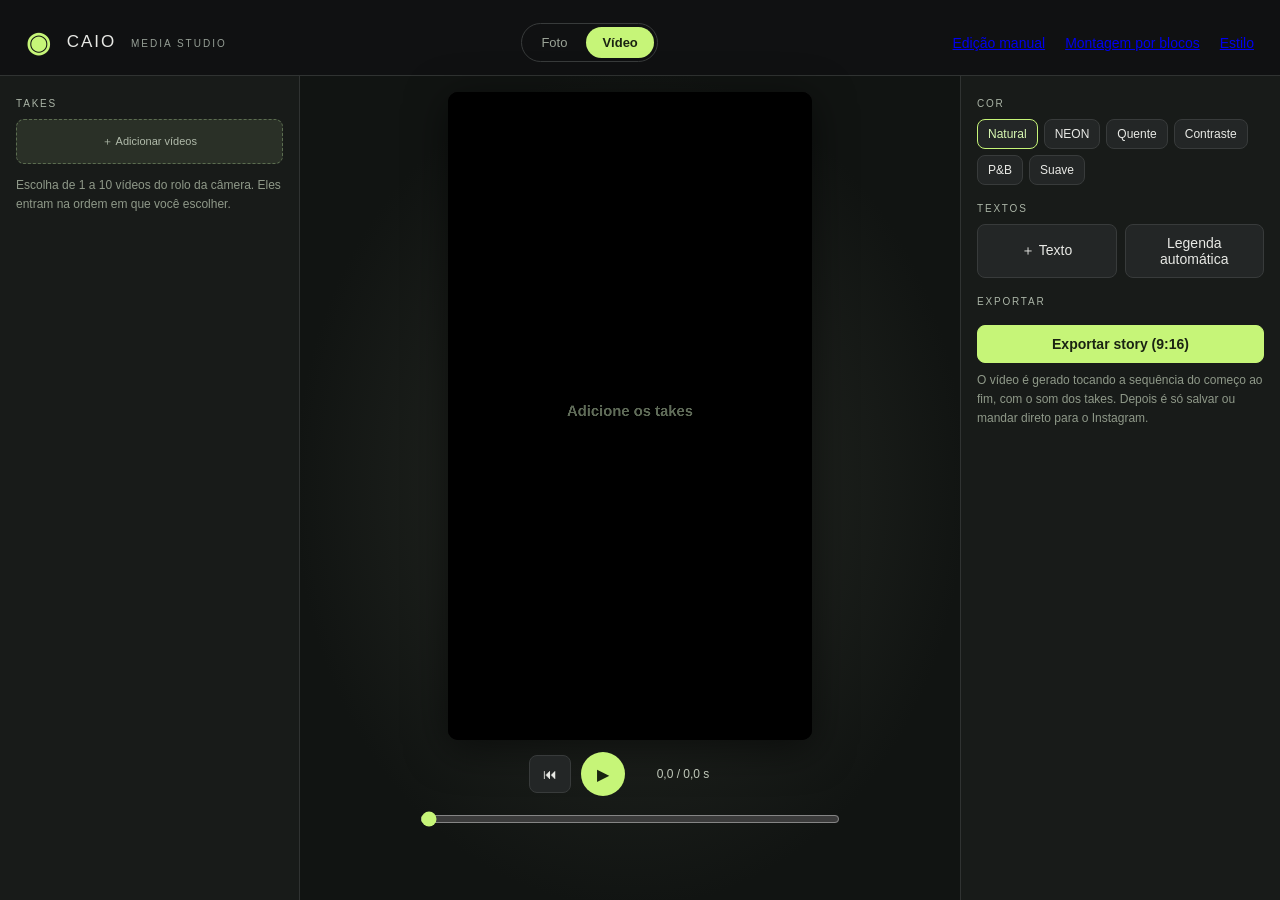
==== video.html @ 8e0b4e12 "Media Studio: Vídeo Lite e novo nome Co-Authored-By: Claude Opus 5.5 <noreply@anthropic.com> Claude-" ====
<!doctype html><html lang="pt-BR"><head><meta charset="utf-8"><meta name="viewport" content="width=device-width,initial-scale=1,maximum-scale=1,viewport-fit=cover"><meta name="apple-mobile-web-app-capable" content="yes"><meta name="apple-mobile-web-app-status-bar-style" content="black-translucent"><meta name="apple-mobile-web-app-title" content="Media Studio"><link rel="manifest" href="manifest.webmanifest"><link rel="apple-touch-icon" href="icon-180.png"><meta name="theme-color" content="#0b0c0c"><title>Media Studio · Vídeo</title><style>header{padding-top:max(10px,env(safe-area-inset-top))!important}</style>
<link rel="stylesheet" href="style.css">
<style>
@font-face{font-family:"Anton";src:url(fonts/Anton-Regular.ttf)}
@font-face{font-family:"General Sans";src:url(fonts/GeneralSans-Regular.ttf);font-weight:400}
@font-face{font-family:"General Sans";src:url(fonts/GeneralSans-Semibold.ttf);font-weight:600}
@font-face{font-family:"Satoshi";src:url(fonts/Satoshi-Bold.ttf);font-weight:700}
@font-face{font-family:"Satoshi";src:url(fonts/Satoshi-Light.ttf);font-weight:300}
@font-face{font-family:"Montserrat";src:url(fonts/Montserrat-SemiBold.ttf);font-weight:600}
@font-face{font-family:"Instrument Serif";src:url(fonts/InstrumentSerif-Italic.ttf);font-style:italic}
@font-face{font-family:"Melodrama";src:url(fonts/Melodrama-Bold.ttf)}
.switch{display:inline-flex;border:1px solid #383b3b;border-radius:999px;padding:3px;gap:3px}
.switch a,.switch span{padding:8px 16px;border-radius:999px;text-decoration:none;color:#9aa296;font-size:13px}
.switch .on{background:#c6f578;color:#1a2312;font-weight:bold}
.vl{display:grid;grid-template-columns:300px minmax(0,1fr) 320px;height:calc(100vh - 76px)}
.vl aside{background:#181b19;padding:16px;overflow:auto}
.vl aside:first-child{border-right:1px solid #303332}.vl aside:last-child{border-left:1px solid #303332}
.mid{display:flex;flex-direction:column;align-items:center;justify-content:center;gap:12px;padding:14px;min-height:0;background:radial-gradient(ellipse at center,#292d27 0,#111412 72%)}
#tela{height:min(72vh,100%);aspect-ratio:9/16;background:#000;border-radius:10px;box-shadow:0 8px 40px #0008;max-width:100%}
.ctrl{display:flex;gap:10px;align-items:center;flex-wrap:wrap;justify-content:center}
.ctrl .play{background:#c6f578;color:#192311;border-radius:50%;width:44px;height:44px;padding:0;font-size:16px;border:0}
#tempo{font-variant-numeric:tabular-nums;font-size:12px;color:#bfc8b9;min-width:96px;text-align:center}
#barra{width:min(420px,90%)}
.eyebrow{color:#abb5a7;font-size:10px;letter-spacing:1.8px;margin:6px 0 10px;text-transform:uppercase}
.add{display:block;background:#2a3027;border:1px dashed #5b6d50;padding:14px;border-radius:8px;text-align:center;cursor:pointer;margin-bottom:12px}
.clipe{background:#232824;border:1px solid #2f362c;border-radius:8px;padding:8px;margin:6px 0;display:grid;grid-template-columns:54px 1fr;gap:8px;align-items:center;cursor:pointer}
.clipe.sel{border-color:#c6f578;background:#2e3826}
.clipe img{width:54px;height:96px;object-fit:cover;border-radius:5px;background:#000}
.clipe small{display:block;color:#9aa296;font-size:11px}
.clipe .bt{display:flex;gap:4px;margin-top:6px}.clipe .bt button{padding:5px 8px;font-size:11px}
label{display:block;font-size:11px;color:#b1bbab;margin:10px 0}label input,label select,label textarea{margin-top:5px}
.dupla{display:flex;gap:8px}.dupla>*{flex:1;min-width:0}
.txt{background:#232824;border:1px solid #2f362c;border-radius:8px;padding:8px;margin:6px 0;font-size:12px;cursor:pointer}
.txt.sel{border-color:#c6f578}
.chips{display:flex;flex-wrap:wrap;gap:6px}.chips button{padding:7px 10px;font-size:12px}.chips button.on{border-color:#c6f578;color:#d9f9b3}
#status{font-size:12px;color:#b2bfaa;min-height:18px;text-align:center}
.primary{width:100%;margin-top:8px}
.vazio{color:#8f9989;font-size:12px;line-height:1.6}
@media(max-width:820px){
 header{height:auto;padding:10px 12px;flex-wrap:wrap;gap:8px}header nav{display:none}
 .vl{display:flex;flex-direction:column;height:auto}
 .vl aside{border:0!important;padding:12px 14px}
 .mid{order:-1;padding:10px 10px 6px}
 #tela{height:auto;width:min(100%,58vh*9/16);max-height:62vh}
 button,input,select{min-height:40px}
}
</style></head><body>
<header><div class="brand"><b>◉</b> CAIO <span>MEDIA STUDIO</span></div>
<div class="switch"><a href="index.html">Foto</a><span class="on">Vídeo</span></div>
<nav><a href="index.html">Edição manual</a><a href="montage.html">Montagem por blocos</a><a href="estilo.html">Estilo</a></nav></header>
<div class="vl">
 <aside>
  <p class="eyebrow">Takes</p>
  <label class="add">＋ Adicionar vídeos<input id="arquivos" type="file" accept="video/*" multiple hidden></label>
  <div id="clipes"><p class="vazio">Escolha de 1 a 10 vídeos do rolo da câmera. Eles entram na ordem em que você escolher.</p></div>
  <div id="corte" hidden>
   <p class="eyebrow" style="margin-top:18px">Take selecionado</p>
   <label>Início <span id="vIni"></span><input id="ini" type="range" min="0" max="1" step="0.01"></label>
   <label>Fim <span id="vFim"></span><input id="fim" type="range" min="0" max="1" step="0.01"></label>
   <div class="dupla"><label>Zoom<input id="zoom" type="range" min="1" max="2.5" step="0.01" value="1"></label><label>Altura<input id="posY" type="range" min="-1" max="1" step="0.01" value="0"></label></div>
   <label>Volume do áudio<input id="vol" type="range" min="0" max="1" step="0.05" value="1"></label>
  </div>
 </aside>
 <div class="mid">
  <canvas id="tela" width="1080" height="1920"></canvas>
  <div class="ctrl"><button id="voltar" title="Início">⏮</button><button class="play" id="play">▶</button><span id="tempo">0,0 / 0,0 s</span></div>
  <input id="barra" type="range" min="0" max="1" step="0.01" value="0">
  <p id="status"></p>
 </div>
 <aside>
  <p class="eyebrow">Cor</p>
  <div class="chips" id="filtros"></div>
  <p class="eyebrow" style="margin-top:18px">Textos</p>
  <div class="dupla"><button id="novoTexto">＋ Texto</button><button id="legenda">Legenda automática</button></div>
  <div id="textos"></div>
  <div id="edTexto" hidden>
   <label>Texto<textarea id="tTexto" rows="2"></textarea></label>
   <div class="dupla"><label>Fonte<select id="tFonte"></select></label><label>Cor<input id="tCor" type="color" value="#ffffff"></label></div>
   <div class="dupla"><label>Tamanho<input id="tTam" type="range" min="40" max="220" value="90"></label><label>Altura<input id="tY" type="range" min="0.06" max="0.94" step="0.01" value="0.75"></label></div>
   <div class="dupla"><label>Aparece em (s)<input id="tDe" type="number" step="0.1" min="0"></label><label>Some em (s)<input id="tAte" type="number" step="0.1" min="0"></label></div>
   <label><input id="tFundo" type="checkbox" style="width:auto;margin-right:6px">Fundo escuro atrás do texto</label>
   <button id="tApagar" class="danger" style="width:100%">Apagar texto</button>
  </div>
  <p class="eyebrow" style="margin-top:18px">Exportar</p>
  <button id="exportar" class="primary">Exportar story (9:16)</button>
  <p class="vazio" style="margin-top:8px">O vídeo é gerado tocando a sequência do começo ao fim, com o som dos takes. Depois é só salvar ou mandar direto para o Instagram.</p>
 </aside>
</div>
<script type="module" src="video-lite.js"></script>
<script>if('serviceWorker' in navigator)navigator.serviceWorker.register('sw.js');</script>
</body></html>
---- style.css ----
@font-face{font-family:Studio;src:url(font.ttf)}*{box-sizing:border-box}body{margin:0;background:#101112;color:#e8e9e5;font:14px Studio,Arial,sans-serif}button,input,select,textarea{font:inherit}button{cursor:pointer;color:inherit;border:1px solid #383b3b;background:#232626;border-radius:8px;padding:10px 13px}button:hover{background:#343a35;border-color:#6b8060}button:disabled{opacity:.4;cursor:wait}input,select,textarea{color:inherit;background:#171a19;border:1px solid #393d39;border-radius:7px;padding:9px;width:100%}input[type=range]{padding:0;accent-color:#c6f578}input[type=color]{height:38px;padding:3px}header{height:76px;border-bottom:1px solid #303332;display:flex;align-items:center;justify-content:space-between;padding:0 26px;gap:20px}.brand{letter-spacing:2px;font-size:17px;white-space:nowrap}.brand b{color:#c6f578;font-size:28px;vertical-align:middle;margin-right:8px}.brand span{font-size:10px;color:#959e95;margin-left:8px}nav{display:flex;gap:20px;align-items:center}.active{border-color:#59694b;color:#d9f9b3}.later,.note,.future,.hint{color:#939b94;font-size:12px;line-height:1.6}.head-actions{display:flex;align-items:center;gap:12px}#saveState{font-size:11px;color:#9fa69e}.primary{background:#c6f578;color:#1a2312;border-color:#c6f578;font-weight:bold}.primary:hover{background:#d5ffa2}main{display:grid;grid-template-columns:235px minmax(300px,1fr) 285px;height:calc(100vh - 300px);min-height:450px}.tools,.inspector{padding:22px 18px;background:#181b19;overflow:auto}.tools{border-right:1px solid #303332}.inspector{border-left:1px solid #303332}.eyebrow{color:#abb5a7;font-size:10px;letter-spacing:1.8px;margin:4px 0 15px}.tools .eyebrow:not(:first-child),.inspector .eyebrow:not(:first-child){margin-top:24px}.import{display:block;background:#2a3027;border:1px dashed #5b6d50;padding:15px;border-radius:8px;text-align:center;margin:14px 0;cursor:pointer}.tools>button{display:flex;align-items:center;gap:12px;width:100%;text-align:left;margin:8px 0}.tools small{display:block;color:#9aa296;font-size:10px;margin-top:5px}.source{background:#232824;border-radius:8px;padding:10px;margin:7px 0;word-break:break-word;font-size:11px}.source button{font-size:10px;padding:4px 8px;margin-top:7px}.compact{display:block;font-size:11px;margin:14px 0}.compact select{margin-top:6px;font-size:11px}.viewer{display:flex;flex-direction:column;min-height:0;background:radial-gradient(ellipse at center,#292d27 0,#111412 72%)}.viewer-top{display:flex;justify-content:space-between;padding:15px 25px;color:#bfc8b9;font-size:12px}.pill{background:#252b23;border-radius:20px;padding:5px 9px;font-size:10px}.stage-wrap{flex:1;min-height:0;display:flex;align-items:center;justify-content:center;padding:0 15px}#stage{height:100%;aspect-ratio:9/16;position:relative;overflow:hidden;background:#000;box-shadow:0 8px 40px #0008}#video{width:100%;height:100%;object-fit:contain}#captionLayer{position:absolute;inset:0;pointer-events:none}.caption-anchor{cursor:move;touch-action:none}.caption-anchor.selected{outline:1px dashed #c6f578;outline-offset:5px}.transport{height:58px;display:flex;align-items:center;justify-content:center;gap:10px}.transport button{padding:5px 10px;background:transparent;border:none}.transport .play{background:#c6f578;color:#192311;border-radius:50%;width:33px;height:33px}.transport #time{font-variant-numeric:tabular-nums;font-size:11px;margin-left:10px}.hint{margin-left:14px;font-size:10px}.inspector label{display:block;font-size:11px;color:#b1bbab;margin:10px 0}.inspector input,.inspector select{margin-top:5px}.row{display:flex;gap:10px}.row>*{flex:1;min-width:0}#captionForm>button{display:block;width:100%;margin-top:8px;font-size:11px}.danger{color:#efa6a6}.caption-item{display:block;width:100%;text-align:left;margin:5px 0;font-size:12px;line-height:1.5}.caption-item small{display:block;color:#9fa895;font-size:10px}.caption-item.selected{border-color:#c6f578;background:#343f2a}#emptyCaption{color:#8f9989;font-size:12px;line-height:1.6}#captionsList{max-height:280px;overflow:auto}.timeline{height:224px;border-top:1px solid #353b32;background:#181c18;padding:12px 22px}.timeline-toolbar{display:flex;justify-content:space-between;align-items:center;margin-bottom:10px;gap:10px}.timeline-toolbar button{padding:7px 11px;font-size:11px}.timeline-toolbar label{font-size:11px;display:flex;gap:10px;align-items:center}.timeline-toolbar input{width:100px}.timeline-scroll{overflow:auto;height:120px;position:relative}#tracks{position:relative;min-width:100%;height:110px;cursor:crosshair}#ruler{height:25px;position:relative;color:#939e8d;font-size:10px}#ruler span{position:absolute;top:2px;border-left:1px solid #424c3b;padding-left:4px;height:18px}.lane{height:37px;position:relative;margin-bottom:6px;border-radius:4px;background:#20261e}.clip{position:absolute;height:33px;top:2px;padding:7px 6px;overflow:hidden;white-space:nowrap;text-overflow:ellipsis;background:#3b4c30;border:1px solid #718f57;border-radius:5px;font-size:10px;cursor:pointer}.clip.selected{background:#718e4f;color:#fff;border:2px solid #d6ffa5}#captionLane .clip{background:#343d48;border-color:#667c93}#captionLane .clip.selected{border:2px solid #aac7ef}#cursor{position:absolute;top:0;bottom:0;width:2px;background:#e7facd;pointer-events:none;z-index:4}#cursor:before{content:'';position:absolute;width:8px;height:8px;background:#e7facd;left:-3px}.status{font-size:11px;color:#b2bfaa;padding-top:8px}.status.error{color:#ffb0a6}dialog{background:#20261f;color:#e8ede4;border:1px solid #57684b;border-radius:14px;width:600px;max-height:80vh;padding:25px}dialog::backdrop{background:#0009}dialog p{font-size:12px;color:#aebaa6;line-height:1.6}#pauseList{max-height:40vh;overflow:auto}.pause-row{display:flex;align-items:center;gap:15px;border-bottom:1px solid #3b4733;padding:10px}.pause-row input{width:auto}.pause-row button{margin-left:auto}footer{display:flex;justify-content:flex-end;gap:10px;margin-top:20px}@media(max-width:1000px){main{grid-template-columns:190px 1fr 245px}.brand span,.later,.hint{display:none}header{padding:0 14px}.tools,.inspector{padding:14px 12px}}

body.dropping:after{content:"Solte o vídeo para importar";position:fixed;inset:20px;z-index:100;background:#192313ed;border:3px dashed #c6f578;border-radius:18px;display:grid;place-items:center;color:#c6f578;font-size:30px;pointer-events:none}
.inspector details{border:1px solid #3d4737;border-radius:8px;margin-top:12px;padding:10px}.inspector summary{cursor:pointer;color:#c6f578;font-size:12px}.caption-anchor.selected{outline-offset:0}#captionLayer{isolation:auto}.caption-anchor{transform:none}#captionForm{padding-bottom:10px}
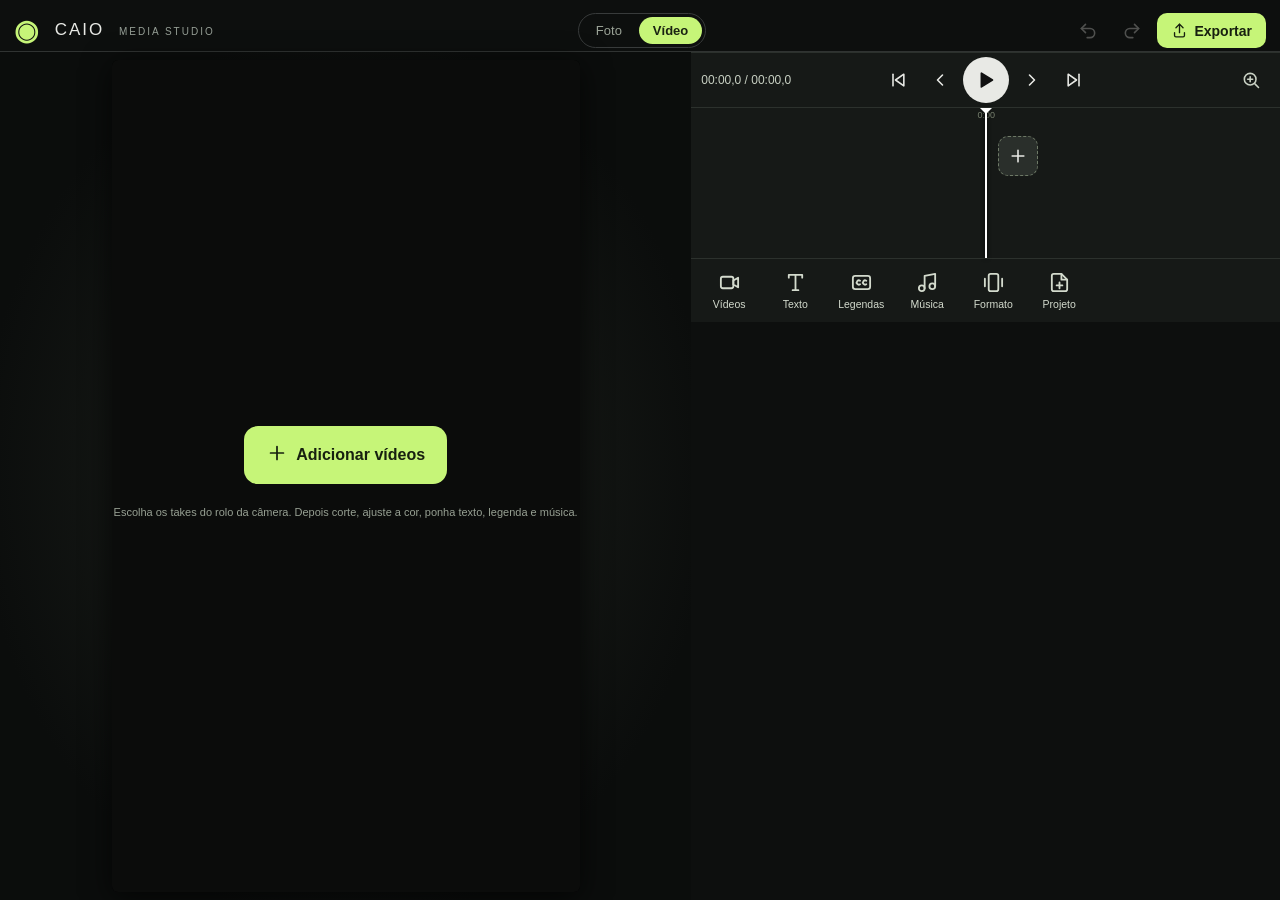
==== commit 296f9ed5: "Vídeo: editor refeito (v202611270046) Co-Authored-By: Claude Opus 5.5 <noreply@anthropic.com> Claude" ====
--- a/video.html
+++ b/video.html
@@ -7,85 +7,139 @@
 @font-face{font-family:"Satoshi";src:url(fonts/Satoshi-Bold.ttf);font-weight:700}
 @font-face{font-family:"Satoshi";src:url(fonts/Satoshi-Light.ttf);font-weight:300}
 @font-face{font-family:"Montserrat";src:url(fonts/Montserrat-SemiBold.ttf);font-weight:600}
+@font-face{font-family:"Montserrat";src:url(fonts/Montserrat-Bold.ttf);font-weight:800}
 @font-face{font-family:"Instrument Serif";src:url(fonts/InstrumentSerif-Italic.ttf);font-style:italic}
+@font-face{font-family:"Instrument Serif";src:url(fonts/InstrumentSerif-Regular.ttf);font-style:normal}
+@font-face{font-family:"Jost";src:url(fonts/Jost-Light.ttf);font-weight:300}
+@font-face{font-family:"Jost";src:url(fonts/Jost-Medium.ttf);font-weight:500}
+@font-face{font-family:"Bodoni Moda";src:url(fonts/BodoniModa-Black.ttf);font-weight:900}
+@font-face{font-family:"Archivo";src:url(fonts/Archivo-Black.ttf);font-weight:900}
 @font-face{font-family:"Melodrama";src:url(fonts/Melodrama-Bold.ttf)}
+:root{--ac:#c6f578;--bg:#0d0f0e;--p1:#161917;--p2:#1e2220;--ln:#2c312d;--tx:#e8e9e5;--mu:#97a093}
+html,body{height:100%;overflow:hidden;overscroll-behavior:none}
+body{background:var(--bg);-webkit-user-select:none;user-select:none;-webkit-tap-highlight-color:transparent}
+textarea,input{-webkit-user-select:text;user-select:text}
+header{height:52px;padding:0 14px;gap:10px}
 .switch{display:inline-flex;border:1px solid #383b3b;border-radius:999px;padding:3px;gap:3px}
-.switch a,.switch span{padding:8px 16px;border-radius:999px;text-decoration:none;color:#9aa296;font-size:13px}
-.switch .on{background:#c6f578;color:#1a2312;font-weight:bold}
-.vl{display:grid;grid-template-columns:300px minmax(0,1fr) 320px;height:calc(100vh - 76px)}
-.vl aside{background:#181b19;padding:16px;overflow:auto}
-.vl aside:first-child{border-right:1px solid #303332}.vl aside:last-child{border-left:1px solid #303332}
-.mid{display:flex;flex-direction:column;align-items:center;justify-content:center;gap:12px;padding:14px;min-height:0;background:radial-gradient(ellipse at center,#292d27 0,#111412 72%)}
-#tela{height:min(72vh,100%);aspect-ratio:9/16;background:#000;border-radius:10px;box-shadow:0 8px 40px #0008;max-width:100%}
-.ctrl{display:flex;gap:10px;align-items:center;flex-wrap:wrap;justify-content:center}
-.ctrl .play{background:#c6f578;color:#192311;border-radius:50%;width:44px;height:44px;padding:0;font-size:16px;border:0}
-#tempo{font-variant-numeric:tabular-nums;font-size:12px;color:#bfc8b9;min-width:96px;text-align:center}
-#barra{width:min(420px,90%)}
-.eyebrow{color:#abb5a7;font-size:10px;letter-spacing:1.8px;margin:6px 0 10px;text-transform:uppercase}
-.add{display:block;background:#2a3027;border:1px dashed #5b6d50;padding:14px;border-radius:8px;text-align:center;cursor:pointer;margin-bottom:12px}
-.clipe{background:#232824;border:1px solid #2f362c;border-radius:8px;padding:8px;margin:6px 0;display:grid;grid-template-columns:54px 1fr;gap:8px;align-items:center;cursor:pointer}
-.clipe.sel{border-color:#c6f578;background:#2e3826}
-.clipe img{width:54px;height:96px;object-fit:cover;border-radius:5px;background:#000}
-.clipe small{display:block;color:#9aa296;font-size:11px}
-.clipe .bt{display:flex;gap:4px;margin-top:6px}.clipe .bt button{padding:5px 8px;font-size:11px}
-label{display:block;font-size:11px;color:#b1bbab;margin:10px 0}label input,label select,label textarea{margin-top:5px}
-.dupla{display:flex;gap:8px}.dupla>*{flex:1;min-width:0}
-.txt{background:#232824;border:1px solid #2f362c;border-radius:8px;padding:8px;margin:6px 0;font-size:12px;cursor:pointer}
-.txt.sel{border-color:#c6f578}
-.chips{display:flex;flex-wrap:wrap;gap:6px}.chips button{padding:7px 10px;font-size:12px}.chips button.on{border-color:#c6f578;color:#d9f9b3}
-#status{font-size:12px;color:#b2bfaa;min-height:18px;text-align:center}
-.primary{width:100%;margin-top:8px}
-.vazio{color:#8f9989;font-size:12px;line-height:1.6}
-@media(max-width:820px){
- header{height:auto;padding:10px 12px;flex-wrap:wrap;gap:8px}header nav{display:none}
- .vl{display:flex;flex-direction:column;height:auto}
- .vl aside{border:0!important;padding:12px 14px}
- .mid{order:-1;padding:10px 10px 6px}
- #tela{height:auto;width:min(100%,58vh*9/16);max-height:62vh}
- button,input,select{min-height:40px}
+.switch a,.switch span{padding:6px 14px;border-radius:999px;text-decoration:none;color:#9aa296;font-size:13px}
+.switch .on{background:var(--ac);color:#1a2312;font-weight:bold}
+.hd-acts{display:flex;gap:6px;align-items:center}
+.ib{display:inline-flex;align-items:center;justify-content:center;width:38px;height:38px;padding:0;border-radius:10px;background:transparent;border:1px solid transparent}
+.ib:hover{background:#252a26}.ib svg{width:20px;height:20px}
+.ib:disabled{opacity:.3}
+.exp{background:var(--ac);color:#17200f;border:0;font-weight:700;border-radius:10px;padding:9px 14px;display:inline-flex;gap:6px;align-items:center}
+.exp svg{width:17px;height:17px}
+svg{stroke:currentColor;fill:none;stroke-width:1.9;stroke-linecap:round;stroke-linejoin:round}
+.app{height:calc(100% - 52px);display:flex;flex-direction:column;min-height:0}
+.prev{flex:1 1 auto;min-height:0;display:flex;align-items:center;justify-content:center;background:radial-gradient(ellipse at center,#20241f 0,#0b0d0c 75%);position:relative;padding:8px}
+#tela{max-width:100%;max-height:100%;background:#000;border-radius:6px;touch-action:none;box-shadow:0 6px 30px #000a}
+.vazio-prev{position:absolute;inset:0;display:flex;flex-direction:column;align-items:center;justify-content:center;gap:14px;color:var(--mu);text-align:center;padding:20px}
+.vazio-prev .grande{background:var(--ac);color:#17200f;border:0;border-radius:14px;padding:16px 22px;font-weight:700;font-size:16px;display:flex;gap:8px;align-items:center}
+.vazio-prev .grande svg{width:22px;height:22px}
+.transp{display:flex;align-items:center;justify-content:space-between;padding:4px 10px;background:var(--p1);border-top:1px solid var(--ln)}
+.transp .t{font-variant-numeric:tabular-nums;font-size:12px;color:#c9d1c4;min-width:92px}
+.transp .mid{display:flex;gap:4px;align-items:center}
+.playb{width:46px;height:46px;border-radius:50%;background:var(--tx);color:#111;border:0;display:inline-flex;align-items:center;justify-content:center;padding:0}
+.playb svg{width:22px;height:22px;fill:#111;stroke:#111}
+.tlw{position:relative;background:var(--p1);border-top:1px solid var(--ln);flex:0 0 auto}
+.tl{overflow-x:auto;overflow-y:hidden;-webkit-overflow-scrolling:touch;scrollbar-width:none;touch-action:pan-x}
+.tl::-webkit-scrollbar{display:none}
+.tli{position:relative;height:150px}
+.regua{position:absolute;top:0;left:0;height:16px;font-size:9px;color:#78816f}
+.regua span{position:absolute;top:2px;transform:translateX(-50%)}
+.lane{position:absolute;left:0;height:0}
+.bloco{position:absolute;border-radius:6px;overflow:hidden;box-sizing:border-box}
+.bloco.v{top:20px;height:56px;background:#2c3a28;border:2px solid transparent;display:flex}
+.bloco.v img{height:100%;width:40px;object-fit:cover;flex:0 0 auto;pointer-events:none;opacity:.95}
+.bloco.v .rot{position:absolute;left:6px;bottom:3px;font-size:10px;color:#fff;text-shadow:0 1px 2px #000;pointer-events:none}
+.bloco.v.sel{border-color:#fff}
+.bloco .alca{position:absolute;top:0;bottom:0;width:18px;background:#fff;display:none;align-items:center;justify-content:center;z-index:2;touch-action:none}
+.bloco .alca:after{content:'';width:3px;height:18px;border-radius:2px;background:#222}
+.bloco.sel .alca{display:flex}
+.bloco .alca.e{left:0;border-radius:4px 0 0 4px}.bloco .alca.d{right:0;border-radius:0 4px 4px 0}
+.bloco.t{height:24px;top:84px;background:#5a4a8a;border:1.5px solid transparent;font-size:11px;color:#fff;padding:4px 20px 0 8px;white-space:nowrap;text-overflow:ellipsis}
+.bloco.t.leg{top:84px;background:#3b5f7a}
+.bloco.t.sel{border-color:#fff}
+.bloco.m{height:24px;top:114px;background:#7a5a2a;font-size:11px;color:#fff;padding:4px 8px 0 20px;white-space:nowrap;border:1.5px solid transparent}
+.bloco.m.sel{border-color:#fff}
+.bloco.t .alca,.bloco.m .alca{width:14px}
+.trans{position:absolute;top:36px;width:24px;height:24px;margin-left:-12px;border-radius:6px;background:#111;border:1px solid #555;display:flex;align-items:center;justify-content:center;z-index:3;padding:0;color:#ddd}
+.trans svg{width:14px;height:14px}.trans.on{background:var(--ac);color:#111;border-color:var(--ac)}
+.cursor{position:absolute;top:0;bottom:0;left:50%;width:2px;margin-left:-1px;background:#fff;pointer-events:none;z-index:5;box-shadow:0 0 4px #000}
+.cursor:before{content:'';position:absolute;top:0;left:-5px;border:6px solid transparent;border-top-color:#fff}
+.addcl{position:absolute;top:28px;width:40px;height:40px;border-radius:10px;background:#2a2f2b;border:1px dashed #6e7a67;display:flex;align-items:center;justify-content:center;padding:0}
+.addcl svg{width:20px;height:20px}
+.painel{flex:0 0 auto;max-height:34vh;overflow-y:auto;background:var(--p2);border-top:1px solid var(--ln);padding:10px 14px 14px;-webkit-overflow-scrolling:touch}
+.painel[hidden]{display:none}
+.painel h4{margin:2px 0 10px;font-size:12px;letter-spacing:1.2px;color:#b8c2b2;text-transform:uppercase;display:flex;justify-content:space-between;align-items:center}
+.painel h4 button{padding:4px 10px;font-size:11px;text-transform:none;letter-spacing:0}
+.sl{display:grid;grid-template-columns:96px 1fr 44px;align-items:center;gap:10px;margin:8px 0;font-size:12px;color:#c2cbbd}
+.sl output{font-variant-numeric:tabular-nums;text-align:right;color:var(--mu);font-size:11px}
+.sl input{margin:0}
+.chips{display:flex;gap:8px;overflow-x:auto;padding-bottom:4px;scrollbar-width:none}
+.chips::-webkit-scrollbar{display:none}
+.chip{flex:0 0 auto;padding:8px 12px;border-radius:999px;font-size:12px;background:#262b27;border:1px solid #363c37;white-space:nowrap}
+.chip.on{border-color:var(--ac);color:#e4ffc0;background:#2c3824}
+.looks{display:flex;gap:10px;overflow-x:auto;scrollbar-width:none;padding-bottom:4px}
+.looks::-webkit-scrollbar{display:none}
+.look{flex:0 0 auto;width:64px;text-align:center;font-size:10px;color:#c2cbbd;background:none;border:0;padding:0}
+.look canvas{width:64px;height:84px;border-radius:8px;border:2px solid transparent;display:block;margin-bottom:4px;background:#000}
+.look.on canvas{border-color:var(--ac)}
+.row2{display:flex;gap:8px;margin:8px 0}.row2>*{flex:1;min-width:0}
+.fontes{display:flex;gap:8px;overflow-x:auto;scrollbar-width:none}
+.fontes::-webkit-scrollbar{display:none}
+.fonte{flex:0 0 auto;min-width:74px;height:46px;font-size:18px;border-radius:10px;background:#262b27;border:1px solid #363c37;padding:0 10px}
+.fonte.on{border-color:var(--ac)}
+.cores{display:flex;gap:8px;overflow-x:auto;padding:2px;scrollbar-width:none}
+.cores::-webkit-scrollbar{display:none}
+.cor{flex:0 0 auto;width:30px;height:30px;border-radius:50%;border:2px solid #333;padding:0}
+.cor.on{outline:2px solid #fff;outline-offset:2px}
+.cores input[type=color]{width:34px;height:34px;padding:0;border-radius:50%;border:0;flex:0 0 auto}
+.ferr{flex:0 0 auto;display:flex;gap:2px;overflow-x:auto;background:var(--p1);border-top:1px solid var(--ln);padding:6px 6px max(6px,env(safe-area-inset-bottom));scrollbar-width:none}
+.ferr::-webkit-scrollbar{display:none}
+.fb{flex:0 0 auto;min-width:64px;display:flex;flex-direction:column;align-items:center;gap:4px;font-size:10.5px;color:#d3dacd;background:transparent;border:0;padding:6px 4px;border-radius:10px}
+.fb svg{width:23px;height:23px}
+.fb:hover{background:#232824}.fb.on{color:var(--ac)}
+.fb.perigo{color:#f3a3a3}
+.fb.volta{min-width:44px;border-right:1px solid var(--ln);border-radius:0;margin-right:4px}
+.leglist{display:flex;flex-direction:column;gap:6px;margin-top:8px}
+.legit{display:grid;grid-template-columns:52px 1fr;gap:8px;align-items:start;font-size:12px}
+.legit small{color:var(--mu);font-variant-numeric:tabular-nums;padding-top:9px}
+.legit textarea{padding:7px;font-size:13px;resize:none}
+#status{position:absolute;left:50%;bottom:12px;transform:translateX(-50%);background:#000c;color:#e9eee5;font-size:12px;padding:8px 14px;border-radius:999px;max-width:90%;text-align:center;pointer-events:none;opacity:0;transition:opacity .2s}
+#status.v{opacity:1}#status.erro{color:#ffb7ad}
+.prog{position:fixed;inset:0;background:#000d;z-index:50;display:flex;flex-direction:column;align-items:center;justify-content:center;gap:16px;color:#eee}
+.prog[hidden]{display:none}
+.prog .bar{width:min(320px,80vw);height:8px;border-radius:99px;background:#333;overflow:hidden}
+.prog .bar i{display:block;height:100%;width:0;background:var(--ac)}
+.fecharP{position:sticky;top:0;float:right;width:34px;height:34px;padding:0;border-radius:50%;background:var(--ac);color:#17200f;border:0;display:inline-flex;align-items:center;justify-content:center;margin-left:8px;z-index:2}.fecharP svg{width:18px;height:18px}
+.nota{font-size:11px;color:var(--mu);line-height:1.5;margin:6px 0}
+@media(min-width:900px){
+ .app{display:grid;grid-template-columns:minmax(0,1fr) minmax(420px,46%);grid-template-rows:minmax(0,1fr) auto auto auto auto;}
+ .prev{grid-column:1;grid-row:1 / 6}
+ .transp,.tlw,.painel,.ferr{grid-column:2}
+ .transp{grid-row:1;align-self:start}
+ .painel{grid-row:4;max-height:none;min-height:0}
+ .app{grid-template-rows:auto auto auto minmax(0,1fr) auto}
+ .transp{grid-row:1}.tlw{grid-row:2}.ferr{grid-row:3}.painel{grid-row:4}
 }
+@media(max-width:899px){.app.compacto .tlw{display:none}.painel{max-height:40vh}
+ header nav{display:none}.brand span{display:none}.brand{font-size:14px}}
 </style></head><body>
 <header><div class="brand"><b>◉</b> CAIO <span>MEDIA STUDIO</span></div>
 <div class="switch"><a href="index.html">Foto</a><span class="on">Vídeo</span></div>
-<nav><a href="index.html">Edição manual</a><a href="montage.html">Montagem por blocos</a><a href="estilo.html">Estilo</a></nav></header>
-<div class="vl">
- <aside>
-  <p class="eyebrow">Takes</p>
-  <label class="add">＋ Adicionar vídeos<input id="arquivos" type="file" accept="video/*" multiple hidden></label>
-  <div id="clipes"><p class="vazio">Escolha de 1 a 10 vídeos do rolo da câmera. Eles entram na ordem em que você escolher.</p></div>
-  <div id="corte" hidden>
-   <p class="eyebrow" style="margin-top:18px">Take selecionado</p>
-   <label>Início <span id="vIni"></span><input id="ini" type="range" min="0" max="1" step="0.01"></label>
-   <label>Fim <span id="vFim"></span><input id="fim" type="range" min="0" max="1" step="0.01"></label>
-   <div class="dupla"><label>Zoom<input id="zoom" type="range" min="1" max="2.5" step="0.01" value="1"></label><label>Altura<input id="posY" type="range" min="-1" max="1" step="0.01" value="0"></label></div>
-   <label>Volume do áudio<input id="vol" type="range" min="0" max="1" step="0.05" value="1"></label>
-  </div>
- </aside>
- <div class="mid">
-  <canvas id="tela" width="1080" height="1920"></canvas>
-  <div class="ctrl"><button id="voltar" title="Início">⏮</button><button class="play" id="play">▶</button><span id="tempo">0,0 / 0,0 s</span></div>
-  <input id="barra" type="range" min="0" max="1" step="0.01" value="0">
-  <p id="status"></p>
- </div>
- <aside>
-  <p class="eyebrow">Cor</p>
-  <div class="chips" id="filtros"></div>
-  <p class="eyebrow" style="margin-top:18px">Textos</p>
-  <div class="dupla"><button id="novoTexto">＋ Texto</button><button id="legenda">Legenda automática</button></div>
-  <div id="textos"></div>
-  <div id="edTexto" hidden>
-   <label>Texto<textarea id="tTexto" rows="2"></textarea></label>
-   <div class="dupla"><label>Fonte<select id="tFonte"></select></label><label>Cor<input id="tCor" type="color" value="#ffffff"></label></div>
-   <div class="dupla"><label>Tamanho<input id="tTam" type="range" min="40" max="220" value="90"></label><label>Altura<input id="tY" type="range" min="0.06" max="0.94" step="0.01" value="0.75"></label></div>
-   <div class="dupla"><label>Aparece em (s)<input id="tDe" type="number" step="0.1" min="0"></label><label>Some em (s)<input id="tAte" type="number" step="0.1" min="0"></label></div>
-   <label><input id="tFundo" type="checkbox" style="width:auto;margin-right:6px">Fundo escuro atrás do texto</label>
-   <button id="tApagar" class="danger" style="width:100%">Apagar texto</button>
-  </div>
-  <p class="eyebrow" style="margin-top:18px">Exportar</p>
-  <button id="exportar" class="primary">Exportar story (9:16)</button>
-  <p class="vazio" style="margin-top:8px">O vídeo é gerado tocando a sequência do começo ao fim, com o som dos takes. Depois é só salvar ou mandar direto para o Instagram.</p>
- </aside>
+<div class="hd-acts"><button class="ib" id="desfazer" title="Desfazer"></button><button class="ib" id="refazer" title="Refazer"></button><button class="exp" id="exportar"></button></div></header>
+<div class="app">
+ <div class="prev" id="prev"><canvas id="tela" width="1080" height="1920"></canvas>
+  <div class="vazio-prev" id="vazioPrev"><label class="grande"><span id="icAdd"></span>Adicionar vídeos<input id="arquivos" type="file" accept="video/*" multiple hidden></label><div class="nota">Escolha os takes do rolo da câmera. Depois corte, ajuste a cor, ponha texto, legenda e música.</div></div>
+  <div id="status"></div></div>
+ <div class="transp"><span class="t" id="tempo">00:00,0 / 00:00,0</span><div class="mid"><button class="ib" id="inicio" title="Voltar ao início"></button><button class="ib" id="qAnt" title="Quadro anterior"></button><button class="playb" id="play" title="Tocar"></button><button class="ib" id="qProx" title="Próximo quadro"></button><button class="ib" id="fim" title="Ir ao fim"></button></div><span class="t" style="text-align:right"><button class="ib" id="zoomTl" title="Aproximar linha do tempo"></button></span></div>
+ <div class="tlw"><div class="tl" id="tl"><div class="tli" id="tli"></div></div><div class="cursor"></div></div>
+ <div class="ferr" id="ferr"></div>
+ <div class="painel" id="painel" hidden></div>
 </div>
+<input id="arqMais" type="file" accept="video/*" multiple hidden><input id="arqMusica" type="file" accept="audio/*,video/*" hidden>
+<div class="prog" id="prog" hidden><b id="progTit">Exportando…</b><div class="bar"><i id="progBar"></i></div><span id="progTxt" class="nota"></span><button id="progCancel">Cancelar</button></div>
 <script type="module" src="video-lite.js"></script>
 <script>if('serviceWorker' in navigator)navigator.serviceWorker.register('sw.js');</script>
 </body></html>
